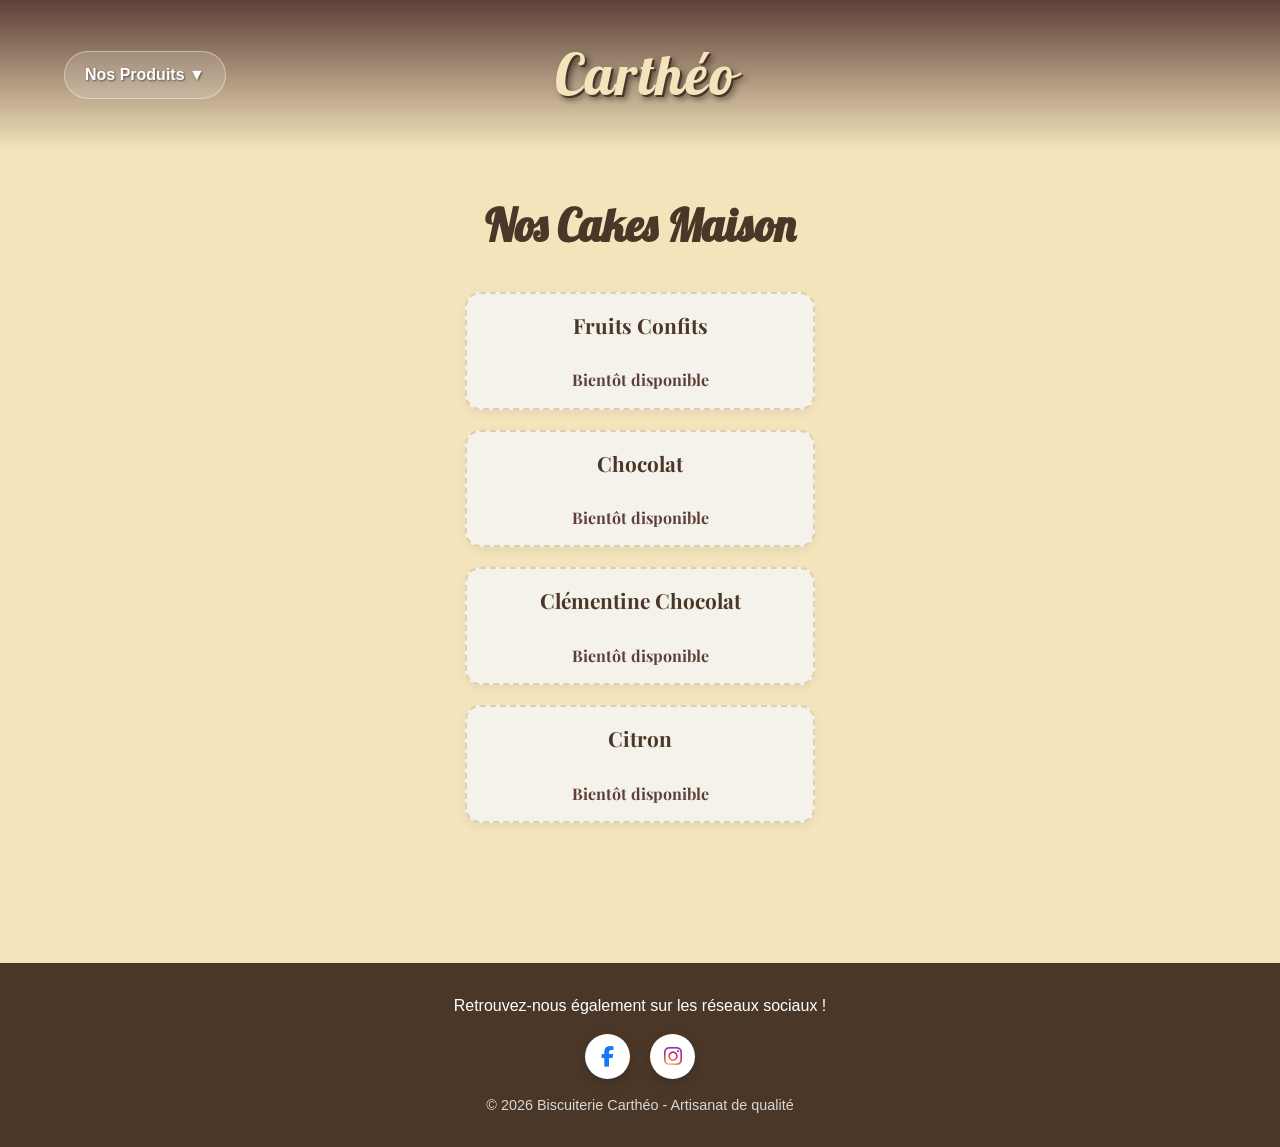
==== cakes.html @ ec0d5f8d "ajout dossier du site" ====
<!DOCTYPE html>
<html lang="fr">
<head>
    <meta charset="UTF-8">
    <meta name="viewport" content="width=device-width, initial-scale=1.0">
    <title>Nos Cakes | Biscuiterie Carthéo</title>
    
    <!-- Polices -->
    <link href="https://fonts.googleapis.com/css2?family=Lobster&display=swap" rel="stylesheet">
    <link href="https://fonts.googleapis.com/css2?family=Playfair+Display:wght@700&display=swap" rel="stylesheet">
    <!-- Font Awesome pour les logos réseaux sociaux -->
    <link rel="stylesheet" href="https://cdnjs.cloudflare.com/ajax/libs/font-awesome/6.4.0/css/all.min.css">
    <!-- CSS -->
    <link rel="stylesheet" href="css/style.css">

    <style>
        /* Réduction de la largeur globale de la page pour les cakes */
        .produits-grid {
            display: flex;
            flex-direction: column;
            gap: 20px;
            max-width: 350px;
            margin: auto;
        }

        .produit-card {
            display: flex;
            align-items: center;
            background-color: var(--couleur-creme);
            padding: 15px 20px;
            border-radius: 15px;
            border: 2px solid var(--couleur-sable);
            box-shadow: 0 4px 10px rgba(0,0,0,0.05);
            gap: 25px;
        }

        .produit-card img {
            width: 180px;
            height: 120px;
            object-fit: cover;
            border-radius: 10px;
            border: 1px solid var(--couleur-sable);
            flex-shrink: 0;
        }

        .produit-card p {
            font-size: 1.3rem;
            color: var(--couleur-chocolat);
            font-family: 'Playfair Display', serif;
            font-weight: bold;
            margin: 0;
        }
    </style>
</head>
<body>

    <header>
        <nav class="nav-gauche">
            <ul>
                <li class="dropdown">
                    <a href="#">Nos Produits ▼</a>
                    <ul class="dropdown-content">
                        <li><a href="index.html">Accueil</a></li>
                        <li><a href="sucres.html">Biscuits sucrés</a></li>
                        <li><a href="sales.html">Biscuits salés</a></li>
                        <li><a href="chocolats.html">Chocolats</a></li>
                        <li><a href="meringues.html">Meringues</a></li>
                        <li><a href="panettones.html">Panettones</a></li>
                        <li><a href="cakes.html">Cakes</a></li>
                        <li><a href="petitsfours.html">Petits fours</a></li>
                        <li><a href="glaces.html">Glaces</a></li>
                         <li><a href="gateaux.html">Gâteaux</a></li>
                        <li><a href="noel.html">Noël</a></li>
                        <li><a href="paques.html">Pâques</a></li>
                        <li><a href="roi.html">Epiphanie</a></li>
                        <li><a href="contact.html">Nous contacter</a></li>
                    </ul>
                </li>
            </ul>
        </nav>
        
        <div class="logo-centre">Carthéo</div>
        <div style="width: 150px;"></div>
    </header>

    <main>
        <h1 style="text-align: center; margin-bottom: 30px; color: var(--couleur-chocolat); font-family: 'Lobster', cursive; font-size: 2.8rem;">Nos Cakes Maison</h1>

        <section class="produits-section">
            <div class="produits-grid">
                <div class="produit-card">
                    <img src="assets/img/cake_fruits.jpg" alt="Cake aux Fruits Confits">
                    <p>Fruits Confits</p>
                </div>
                <div class="produit-card">
                    <img src="assets/img/cake_chocolat.png" alt="Cake au Chocolat">
                    <p>Chocolat</p>
                </div>
                <div class="produit-card">
                    <img src="assets/img/cake_clementine.png" alt="Cake Clémentine Chocolat">
                    <p>Clémentine Chocolat</p>
                </div>
                <div class="produit-card">
                    <img src="assets/img/cake_citron.png" alt="Cake au Citron">
                    <p>Citron</p>
                </div>
            </div>
        </section>
    </main>

    <footer>
        <p>Retrouvez-nous également sur les réseaux sociaux !</p>
        <div class="social-links">
            <!-- Lien Facebook avec le vrai logo -->
            <a href="https://www.facebook.com/biscuiteriecartheo" target="_blank" aria-label="Facebook">
                <i class="fa-brands fa-facebook-f"></i>
            </a>
            
            <!-- Lien Instagram avec le vrai logo -->
            <a href="https://www.instagram.com/biscuiteriecartheo/?utm_source=ig_web_button_share_sheet" target="_blank" aria-label="Instagram">
                <i class="fa-brands fa-instagram"></i>
            </a>
        </div>
        <p style="font-size: 0.9rem; opacity: 0.8; margin-top: 15px;">&copy; 2026 Biscuiterie Carthéo - Artisanat de qualité</p>
    </footer>

<script>
document.addEventListener("DOMContentLoaded", function() {
    const cards = document.querySelectorAll('.produit-card');
    
    cards.forEach(card => {
        const img = card.querySelector('img');
        
        if (img.src.includes('placeholder.jpg') || img.naturalWidth === 0) {
            card.classList.add('en-attente');
        }
        
        img.onerror = function() {
            card.classList.add('en-attente');
        };
    });
});
</script>
</body>
</html>
---- css/style.css ----
/* --- Variables --- */
:root {
    --couleur-sable: #f4e4bc;
    --couleur-chocolat: #4a3728;
    --couleur-creme: #fffaf0;
    --couleur-accent: #8b5a2b;
}

* { margin: 0; padding: 0; box-sizing: border-box; }

/* --- Fond global --- */
body { 
    background-color: #f4e4bc; 
    font-family: 'Segoe UI', sans-serif; 
    color: #5d4037; 
    line-height: 1.6; 
}

/* --- Header --- */
header {
    background: linear-gradient(180deg, #5d4037 0%, rgba(93, 64, 55, 0) 100%);
    padding: 20px 5%;
    display: flex;
    align-items: center;
    justify-content: space-between;
    height: 150px;
}

.nav-gauche > ul > li > a { 
    color: #fff; 
    text-shadow: 1px 1px 2px rgba(0,0,0,0.5); 
}

.logo-centre {
    font-family: 'Lobster', cursive !important;
    font-size: 3.5rem;
    color: #f4e4bc; 
    text-align: center;
    flex-grow: 1;
    text-shadow: 2px 2px 0px #4a3728, 4px 4px 6px rgba(0,0,0,0.5);
    letter-spacing: 2px;
    transition: transform 0.3s ease;
}

.logo-centre:hover { transform: scale(1.02); }

/* --- Menu Déroulant --- */
.nav-gauche > ul { list-style: none; }
.dropdown { position: relative; display: inline-block; }

.dropdown > a {
    display: inline-block;
    padding: 10px 20px;
    background-color: rgba(255, 255, 255, 0.15);
    border: 1px solid rgba(255, 255, 255, 0.4);
    border-radius: 30px;
    color: #fff;
    text-decoration: none;
    font-weight: bold;
    transition: all 0.3s ease;
}

.dropdown > a:hover { background-color: rgba(255, 255, 255, 0.3); border-color: #fff; cursor: pointer; }

.dropdown-content {
    display: none; 
    position: absolute;
    top: 100%; 
    left: 0;
    background-color: #ffffff;
    border: 2px solid #5d4037;
    border-radius: 15px;
    padding: 10px;
    box-shadow: 0 10px 20px rgba(0,0,0,0.2);
    min-width: 220px;
    z-index: 1000;
    list-style: none;
}

.dropdown:hover .dropdown-content { display: block !important; }

.dropdown-content li a { 
    color: #5d4037; 
    text-decoration: none; 
    display: block; 
    padding: 10px 15px; 
    font-weight: 500;
    border-bottom: 1px solid #f4e4bc;
}

.dropdown-content li:last-child a { border-bottom: none; }
.dropdown-content li a:hover { background-color: #f4e4bc; border-radius: 8px; }

/* --- Sections & Produits --- */
main { padding: 40px 10%; max-width: 1200px; margin: auto; }
.produits-section { margin-bottom: 50px; }
.titre-categorie { 
    color: var(--couleur-chocolat); 
    border-bottom: 2px solid var(--couleur-accent); 
    padding-bottom: 10px; 
    margin-bottom: 20px; 
}
.produits-grid { 
    display: grid; 
    /* Ceci force les cartes à avoir une largeur minimale de 200px et à s'aligner automatiquement */
    grid-template-columns: repeat(auto-fill, minmax(200px, 1fr)); 
    gap: 20px; 
    width: 100%;
}

.produit-card {
    display: flex;
    flex-direction: column;
    align-items: center;
    text-align: center;
    border: 1px solid #ddd;
    padding: 10px;
    border-radius: 8px;
    background: #fff;
    overflow: hidden;
}

.produit-card img {
    width: 100%;
    height: 325px;
    object-fit: cover;
    object-position: center;
    border-radius: 5px;
    transition: transform 0.5s ease;
}

.produit-card:hover img { transform: scale(1.2); }

/* --- Rotation Oursons avec maintien de la taille --- */
/* On cible les images des oursons pour les forcer à être identiques aux autres */
.section-oursons .produit-card img {
    transform: rotate(180deg);
    /* On impose une taille fixe identique aux autres cartes */
    width: 100% !important;
    height: 325px !important; 
    /* object-fit: cover est la clé : cela coupe l'image pour qu'elle remplisse tout le cadre */
    object-fit: cover !important;
    object-position: center !important;
}

/* Le zoom au survol pour les oursons */
.section-oursons .produit-card:hover img {
    transform: rotate(180deg) scale(1.2) !important;
}

/* --- Footer --- */center
footer { background-color: var(--couleur-chocolat); color: var(--couleur-sable); text-align: ; padding: 25px; margin-top: 60px; }

/* --- Correction pour la page d'accueil --- */
.boutiques-grid { 
    display: grid; 
    grid-template-columns: repeat(auto-fit, minmax(300px, 1fr)); 
    gap: 30px; 
    margin-top: 20px;
}

.boutique-card { 
    background-color: var(--couleur-creme); 
    padding: 20px; 
    border-radius: 15px; 
    text-align: center; 
    border: 2px solid var(--couleur-sable); 
}

.boutique-card img {
    width: 100%;
    height: 350px;
    object-fit: cover;
    object-position: center;
    border-radius: 10px;
    margin-bottom: 15px;
    background-color: #ddd;
}

#presentation { 
    background-color: var(--couleur-creme); 
    padding: 40px; 
    border-radius: 15px; 
    border-left: 5px solid var(--couleur-accent); 
    margin-bottom: 60px; 
    text-align: center; 
}
/* Modifie la hauteur des images UNIQUEMENT sur la page des glaces */
.page-glaces .produit-card img {
    width: 100%;
    height: 190px; /* Mets la hauteur souhaitée (ex: 180px ou 200px) */
    object-fit: cover;
    object-position: center;
    border-radius: 5px;
    transition: transform 0.5s ease;
    
}
.page-glaces .produits-grid { 
    display: grid; 
    /* Change 200px par une valeur plus grande (ex: 250px ou 300px) pour des cartes plus larges */
    grid-template-columns: repeat(auto-fill, minmax(280px, 1fr)); 
    gap: 20px; 
    width: 100%;
    
}
.produit-card img {
    background-color: #f0f0f0; /* Couleur gris clair pour éviter le "vide" */
    display: block;
}
.produit-card.rupture {
    background-color: #f5f2eb; /* Un joli fond crème/sable doux */
    display: flex;
    flex-direction: column;
    justify-content: center;
    align-items: center;
    height: 325px; /* Pour garder exactement la même hauteur que les autres cartes */
    text-align: center;
    color: #5d4037;
    font-weight: bold;
}

.produit-card.rupture span {
    font-size: 1.1rem;
    padding: 10px;
    border: 2px dashed #b08d57; /* Un petit contour élégant */
    border-radius: 8px;
    width: 80%;
}
/* Style du bloc de remplacement */
.produit-card.en-attente {
    background-color: #f5f2eb !important;
    display: flex !important;
    flex-direction: column;
    justify-content: center;
    align-items: center;
    border: 2px dashed #dcd0b0 !important;
}

/* Cache l'icône d'image cassée et l'image vide */
.produit-card.en-attente img {
    display: none !important;
}

/* Ajoute le texte "Indisponible" automatiquement */
.produit-card.en-attente::after {
    content: "Bientôt disponible";
    color: #5d4037;
    font-weight: bold;
    font-family: 'Playfair Display', serif;
    text-align: center;
}
/* Style du pied de page et des réseaux sociaux */
/* Style du pied de page et des réseaux sociaux */
footer {
    background-color: var(--couleur-chocolat, #5d4037);
    color: #ffffff;
    text-align: center;
    padding: 30px 20px;
    margin-top: 50px;
}

.social-links {
    margin: 15px 0;
}

.social-links a {
    display: inline-flex;
    align-items: center;
    justify-content: center;
    width: 45px;
    height: 45px;
    background-color: #ffffff; /* Fond blanc pour bien faire ressortir les couleurs */
    margin: 0 8px;
    border-radius: 50%;
    text-decoration: none;
    font-size: 1.3rem;
    transition: transform 0.2s ease, box-shadow 0.2s ease;
    box-shadow: 0 4px 10px rgba(0,0,0,0.15);
}

/* Couleur spécifique pour le logo Facebook */
.social-links a .fa-facebook-f {
    color: #1877f2; /* Bleu officiel Facebook */
}

/* Couleur / Dégradé spécifique pour le logo Instagram */
.social-links a .fa-instagram {
    background: radial-gradient(circle at 30% 107%, #fdf497 0%, #df5950 45%, #c62484 60%, #833ab4 90%);
    -webkit-background-clip: text;
    -webkit-text-fill-color: transparent;
}

/* Petit effet quand on passe la souris */
.social-links a:hover {
    transform: translateY(-3px);
    box-shadow: 0 6px 15px rgba(0,0,0,0.25);
}


/* --- Formulaire d'Avis / Livre d'or --- */
.avis-section {
    background-color: var(--couleur-creme);
    padding: 30px;
    border-radius: 15px;
    border: 2px solid var(--couleur-sable);
    box-shadow: 0 5px 15px rgba(0,0,0,0.05);
    margin-top: 40px;
}

.avis-section h2 {
    color: var(--couleur-chocolat);
    font-family: 'Playfair Display', serif;
    font-size: 1.6rem;
    margin-bottom: 10px;
    text-align: center;
}

.avis-section p.soustitre-avis {
    text-align: center;
    margin-bottom: 25px;
    color: #5d4037;
}

.form-avis {
    display: flex;
    flex-direction: column;
    gap: 15px;
    max-width: 700px;
    margin: auto;
}

.form-group {
    display: flex;
    flex-direction: column;
    text-align: left;
}

.form-group label {
    font-weight: bold;
    color: var(--couleur-chocolat);
    margin-bottom: 5px;
}

.form-group input, 
.form-group textarea {
    padding: 12px;
    border: 1px solid var(--couleur-sable);
    border-radius: 8px;
    background-color: #ffffff;
    font-family: 'Segoe UI', sans-serif;
    font-size: 1rem;
    color: #5d4037;
}

.form-group textarea {
    resize: vertical;
    height: 120px;
}

.btn-envoyer {
    background-color: var(--couleur-chocolat);
    color: var(--couleur-sable);
    padding: 12px 25px;
    border: none;
    border-radius: 30px;
    font-weight: bold;
    font-size: 1.1rem;
    cursor: pointer;
    transition: background-color 0.3s ease, transform 0.2s ease;
    align-self: center;
    margin-top: 10px;
}

.btn-envoyer:hover {
    background-color: var(--couleur-accent);
    transform: translateY(-2px);
}
/* --- Mise en forme horizontale pour la section Bûches --- */

/* On cible la section qui contient le titre "Bûches de Noël" */
/* Note : Si vous voulez être plus précis, ajoutez class="section-buches" à la balise <section> des bûches dans votre HTML */
section:has(.titre-categorie) + section .produits-grid, 
section:has(.titre-categorie:contains("Bûches")) .produits-grid {
    display: flex !important;           /* Force l'affichage en ligne */
    flex-direction: row !important;     /* Horizontal */
    flex-wrap: wrap;                    /* Permet le retour à la ligne sur mobile */
    justify-content: center;            /* Centre les éléments */
    gap: 20px;
}

/* Ajustement de la largeur des cartes pour qu'elles prennent moins de place en ligne */
section:has(.titre-categorie:contains("Bûches")) .produit-card {
    flex: 0 1 300px; /* Largeur fixe de 300px par bûche */
    max-width: 300px;
}
.section-buches .produits-grid {
    display: flex !important;
    flex-direction: row !important;
    justify-content: center;
    gap: 20px;
}

.section-buches .produit-card {
    width: 300px; /* Ajustez selon la taille souhaitée */
}
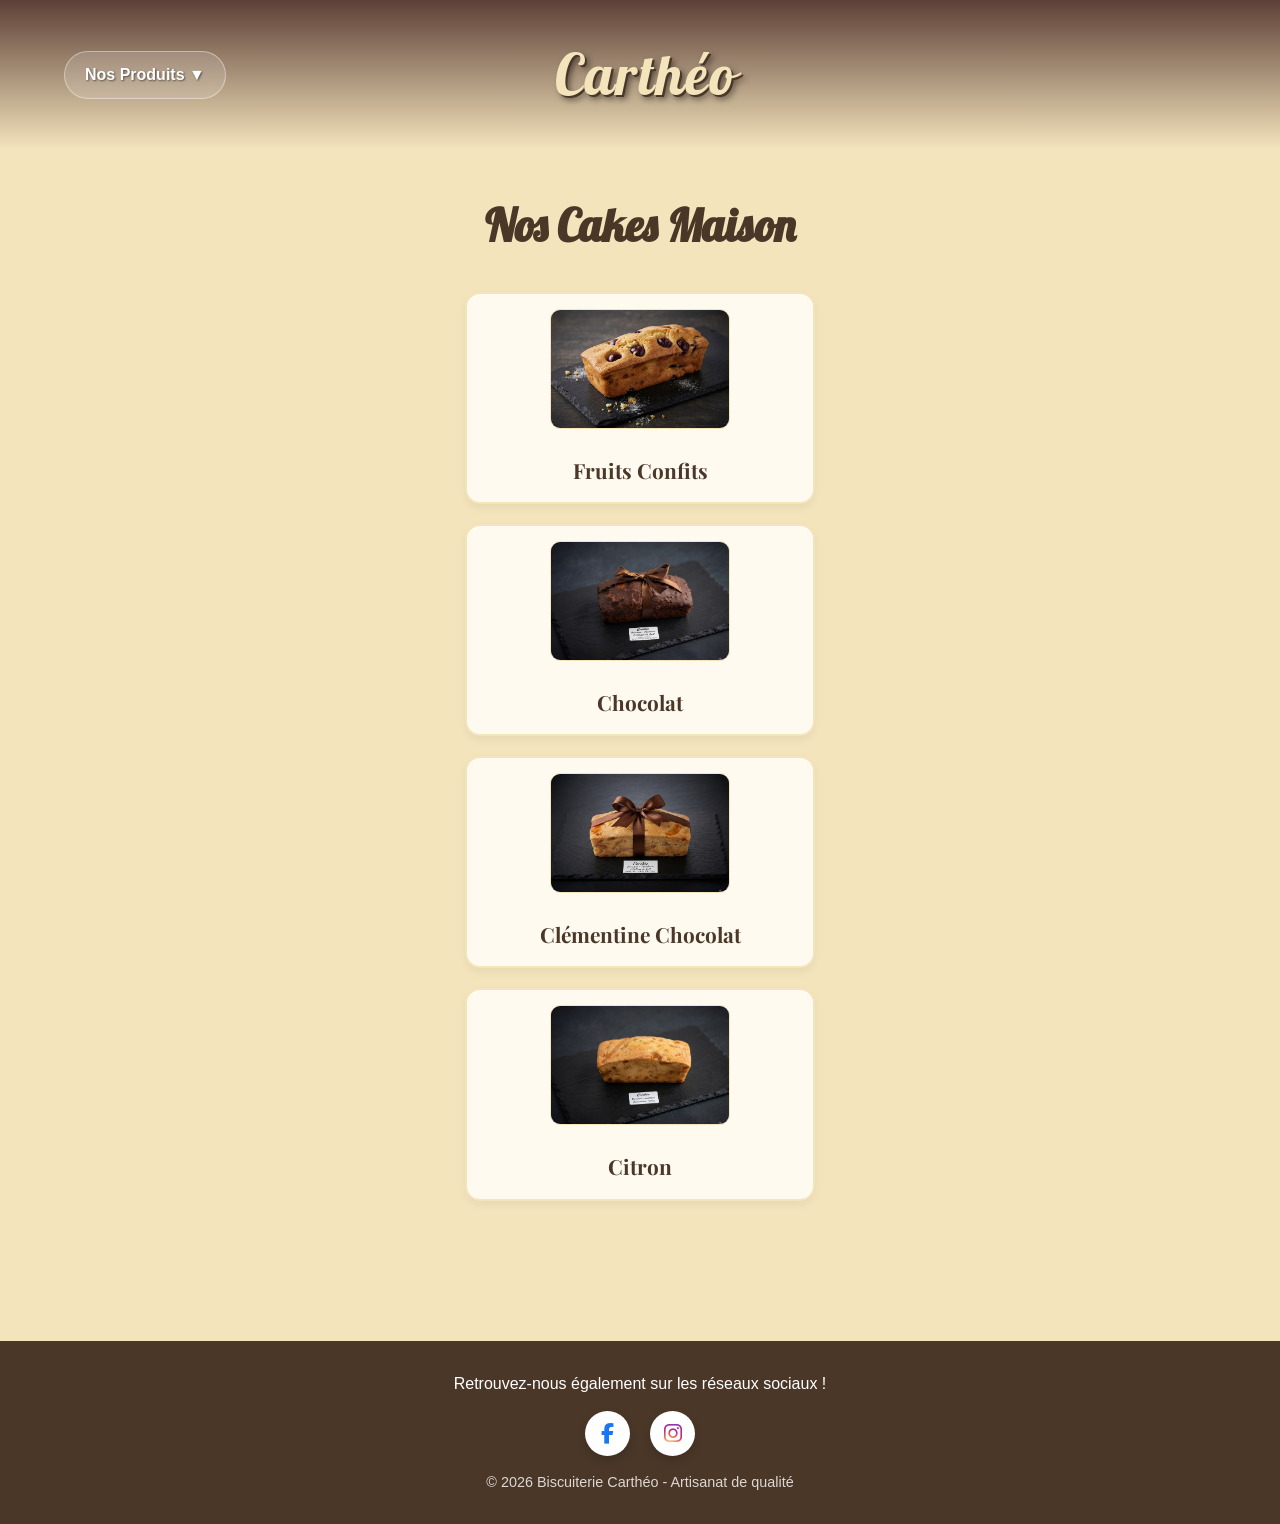
==== commit 1dc8bd34: "Remove image loading script from cakes.html Removed script for handling product card images." ====
--- a/cakes.html
+++ b/cakes.html
@@ -124,22 +124,6 @@
         <p style="font-size: 0.9rem; opacity: 0.8; margin-top: 15px;">&copy; 2026 Biscuiterie Carthéo - Artisanat de qualité</p>
     </footer>
 
-<script>
-document.addEventListener("DOMContentLoaded", function() {
-    const cards = document.querySelectorAll('.produit-card');
-    
-    cards.forEach(card => {
-        const img = card.querySelector('img');
-        
-        if (img.src.includes('placeholder.jpg') || img.naturalWidth === 0) {
-            card.classList.add('en-attente');
-        }
-        
-        img.onerror = function() {
-            card.classList.add('en-attente');
-        };
-    });
-});
-</script>
+
 </body>
-</html>+</html>
